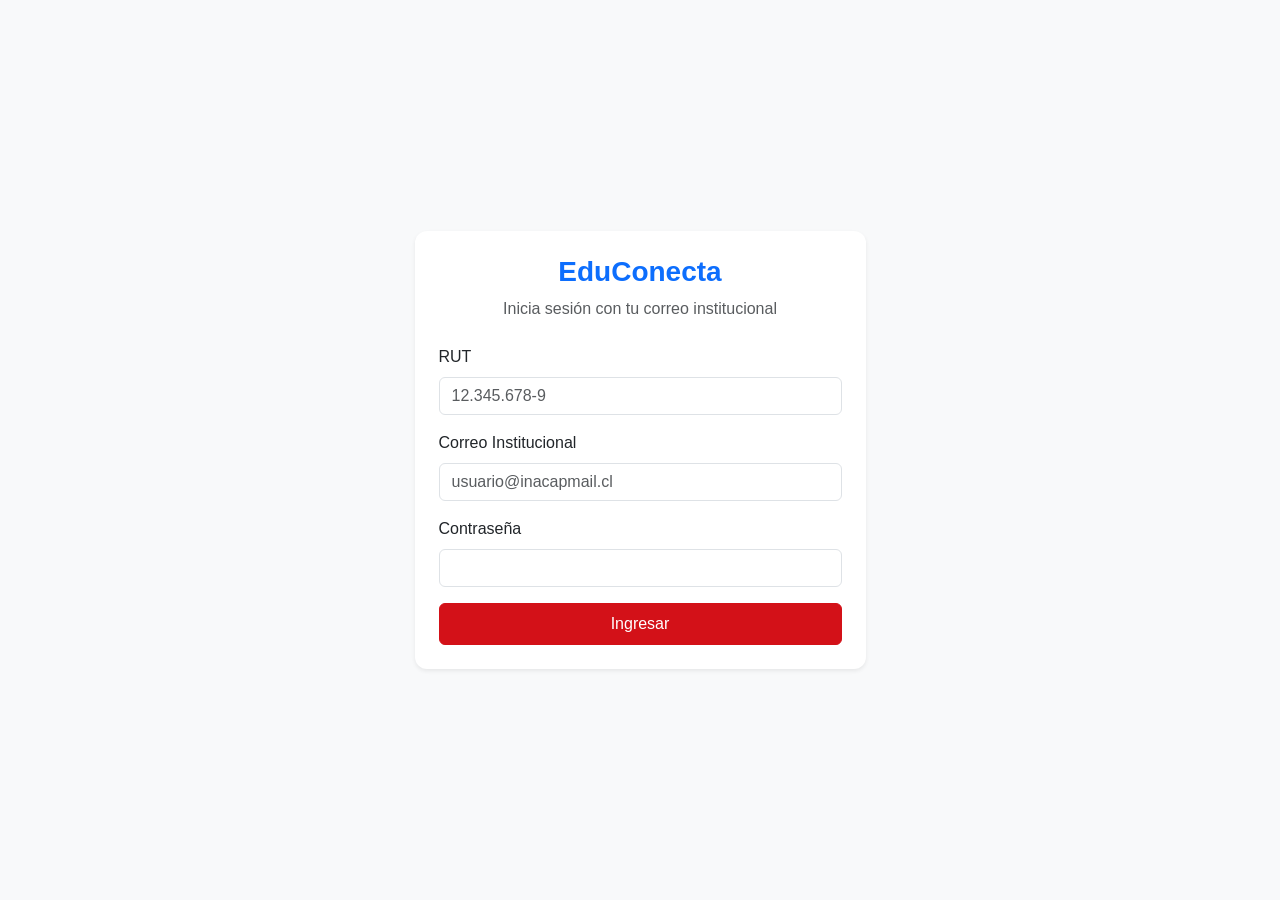
==== index.html @ 574b3948 "feat: Implementación inicial HU01 (Login, validaciones RUT/Correo y POO)" ====
<!DOCTYPE html>
<html lang="es">
<head>
    <meta charset="UTF-8">
    <meta name="viewport" content="width=device-width, initial-scale=1.0">
    <title>EduConecta - Iniciar Sesión</title>
    <!-- Bootstrap 5 CSS -->
    <link href="https://cdn.jsdelivr.net/npm/bootstrap@5.3.0/dist/css/bootstrap.min.css" rel="stylesheet">
    <link rel="stylesheet" href="css/styles.css">
</head>
<body class="bg-light d-flex align-items-center min-vh-100">

    <div class="container">
        <div class="row justify-content-center">
            <div class="col-md-5">
                <div class="card shadow-sm border-0">
                    <div class="card-body p-4">
                        <div class="text-center mb-4">
                            <h3 class="fw-bold text-primary">EduConecta</h3>
                            <p class="text-muted">Inicia sesión con tu correo institucional</p>
                        </div>

                        <!-- Alerta de errores -->
                        <div id="alertContainer" class="alert alert-danger d-none" role="alert"></div>

                        <form id="loginForm" novalidate>
                            <div class="mb-3">
                                <label for="rut" class="form-label">RUT</label>
                                <input type="text" class="form-control" id="rut" placeholder="12.345.678-9" required>
                                <div class="invalid-feedback">Ingresa un RUT válido.</div>
                            </div>

                            <div class="mb-3">
                                <label for="email" class="form-label">Correo Institucional</label>
                                <input type="email" class="form-control" id="email" placeholder="usuario@inacapmail.cl" required>
                                <div class="invalid-feedback">Ingresa un correo institucional válido.</div>
                            </div>

                            <div class="mb-3">
                                <label for="password" class="form-label">Contraseña</label>
                                <input type="password" class="form-control" id="password" required>
                                <div class="invalid-feedback">Mínimo 8 caracteres, 1 mayúscula, 1 minúscula y 1 número.</div>
                            </div>

                            <button type="submit" class="btn btn-primary w-100 py-2">Ingresar</button>
                        </form>
                    </div>
                </div>
            </div>
        </div>
    </div>

    <!-- Bootstrap JS -->
    <script src="https://cdn.jsdelivr.net/npm/bootstrap@5.3.0/dist/js/bootstrap.bundle.min.js"></script>
    
    <!-- Módulos JS -->
    <script type="module" src="js/app.js"></script>
</body>
</html>
---- css/styles.css ----
body {
    font-family: 'Segoe UI', Tahoma, Geneva, Verdana, sans-serif;
}

.card {
    border-radius: 12px;
}

.btn-primary {
    background-color: #d31118; /* Color rojo INACAP */
    border-color: #d31118;
}

.btn-primary:hover {
    background-color: #a80d13;
    border-color: #a80d13;
}

.navbar {
    background-color: #d31118 !important;
}
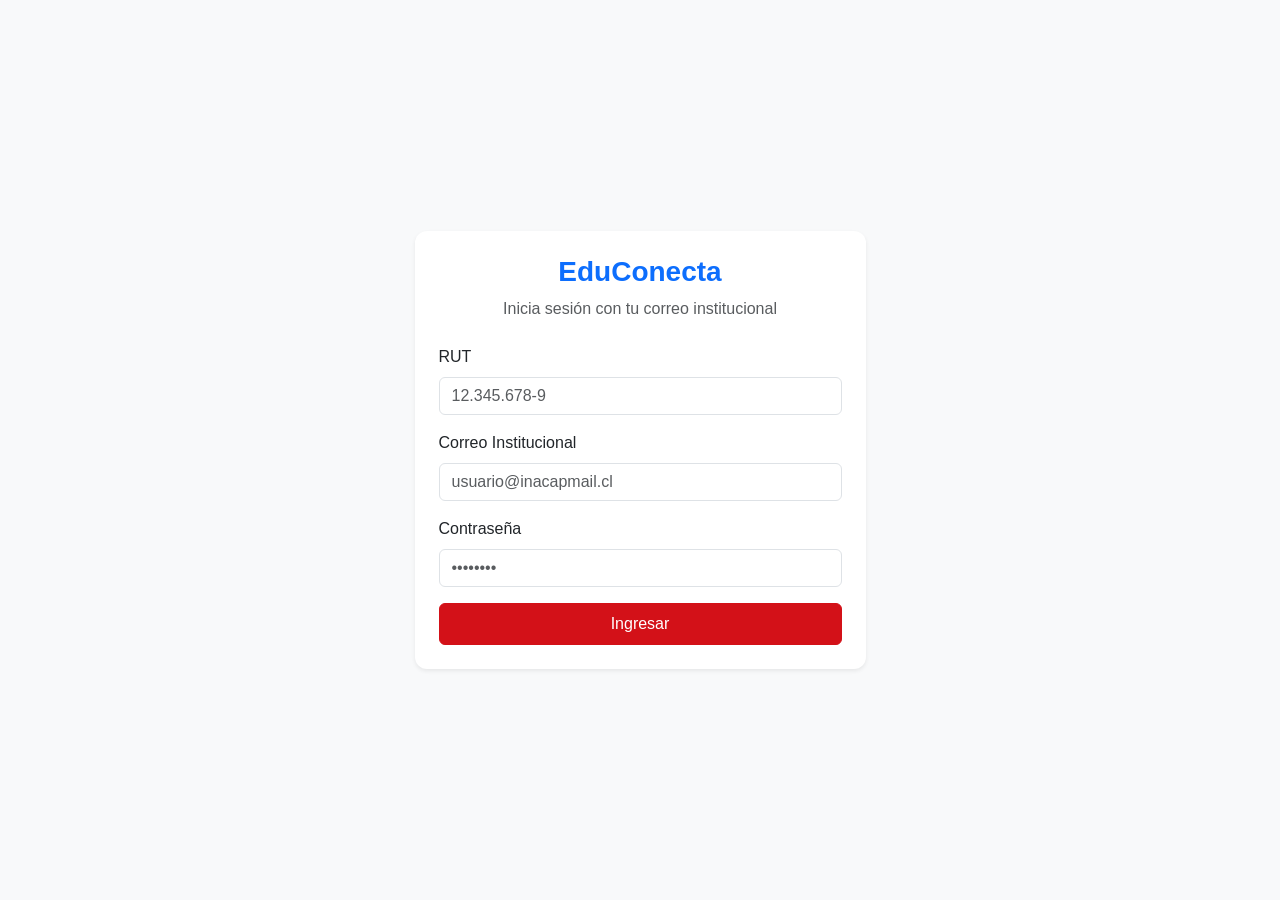
==== commit d057fd01: "fix: validaciones estrictas y eliminación de validación automática de Bootstrap" ====
--- a/index.html
+++ b/index.html
@@ -23,23 +23,34 @@
                         <!-- Alerta de errores -->
                         <div id="alertContainer" class="alert alert-danger d-none" role="alert"></div>
 
-                        <form id="loginForm" novalidate>
+                        <form id="loginForm">
                             <div class="mb-3">
                                 <label for="rut" class="form-label">RUT</label>
-                                <input type="text" class="form-control" id="rut" placeholder="12.345.678-9" required>
-                                <div class="invalid-feedback">Ingresa un RUT válido.</div>
+                                <input type="text" 
+                                       class="form-control" 
+                                       id="rut" 
+                                       placeholder="12.345.678-9" 
+                                       autocomplete="off">
+                                <div class="invalid-feedback">Ingresa un RUT válido (ej: 11.111.111-1)</div>
                             </div>
 
                             <div class="mb-3">
                                 <label for="email" class="form-label">Correo Institucional</label>
-                                <input type="email" class="form-control" id="email" placeholder="usuario@inacapmail.cl" required>
-                                <div class="invalid-feedback">Ingresa un correo institucional válido.</div>
+                                <input type="text" 
+                                       class="form-control" 
+                                       id="email" 
+                                       placeholder="usuario@inacapmail.cl"
+                                       autocomplete="off">
+                                <div class="invalid-feedback">El correo debe terminar en @inacap.cl o @inacapmail.cl</div>
                             </div>
 
                             <div class="mb-3">
                                 <label for="password" class="form-label">Contraseña</label>
-                                <input type="password" class="form-control" id="password" required>
-                                <div class="invalid-feedback">Mínimo 8 caracteres, 1 mayúscula, 1 minúscula y 1 número.</div>
+                                <input type="password" 
+                                       class="form-control" 
+                                       id="password"
+                                       placeholder="••••••••">
+                                <div class="invalid-feedback">Mínimo 8 caracteres, 1 mayúscula, 1 minúscula y 1 número</div>
                             </div>
 
                             <button type="submit" class="btn btn-primary w-100 py-2">Ingresar</button>
